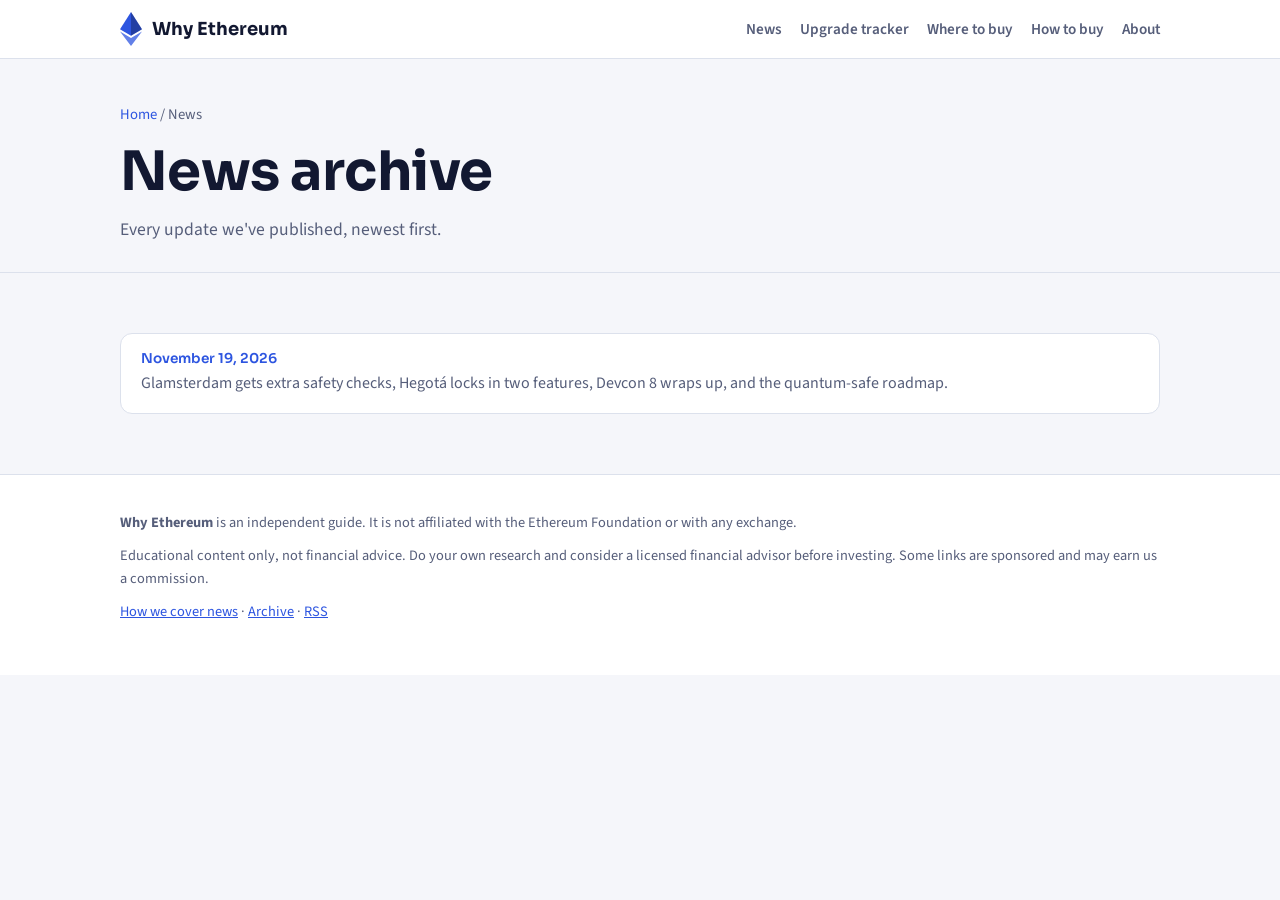
==== news/index.html @ 78fe461c "Add upgrade tracker, news archive, about page, live stats and RSS Co-Authored-By: Claude Opus 5.5 <n" ====
<!DOCTYPE html>
<html lang="en">
<head>
<meta charset="utf-8">
<meta name="viewport" content="width=device-width, initial-scale=1">
<title>Ethereum News Archive</title>
<meta name="description" content="Every Why Ethereum news update, newest first.">
<meta property="og:title" content="Ethereum News Archive">
<meta property="og:description" content="Every Why Ethereum news update, newest first.">
<meta property="og:type" content="website">
<meta property="og:url" content="https://whyethereum.github.io/news/">
<link rel="canonical" href="https://whyethereum.github.io/news/">
<link rel="alternate" type="application/rss+xml" title="Why Ethereum news" href="/feed.xml">
<link rel="preconnect" href="https://fonts.googleapis.com">
<link rel="preconnect" href="https://fonts.gstatic.com" crossorigin>
<link href="https://fonts.googleapis.com/css2?family=Sora:wght@500;600;700&family=Source+Sans+3:wght@400;600&display=swap" rel="stylesheet">
<link rel="stylesheet" href="/assets/site.css">
</head>
<body>
<nav aria-label="Sections">
  <div class="wrap">
    <a class="brand" href="/">
      <svg width="22" height="34" viewBox="0 0 22 34" aria-hidden="true"><path d="M11 0 0 17.3 11 23.8 22 17.3z" fill="var(--accent)"/><path d="M11 0v23.8l11-6.5z" fill="var(--ink)" opacity=".35"/><path d="M11 25.9 0 19.4 11 34l11-14.6z" fill="var(--accent)" opacity=".75"/></svg>
      Why Ethereum
    </a>
    <div class="links">
      <a href="/#news">News</a>
      <a href="/tracker.html">Upgrade tracker</a>
      <a href="/#where">Where to buy</a>
      <a href="/#buy">How to buy</a>
      <a href="/about.html">About</a>
    </div>
  </div>
</nav>

<header class="page-head">
  <div class="wrap">
    <p class="crumbs"><a href="/">Home</a> / News</p>
    <h1>News archive</h1>
    <p class="sub">Every update we've published, newest first.</p>
  </div>
</header>
<section>
  <div class="wrap">
    <ul class="archive">
<!-- ARCHIVE:START -->
      <li><a href="/news/2026-11-19.html"><time datetime="2026-11-19">November 19, 2026</time><span>Glamsterdam gets extra safety checks, Hegotá locks in two features, Devcon 8 wraps up, and the quantum-safe roadmap.</span></a></li>
<!-- ARCHIVE:END -->
    </ul>
  </div>
</section>
<footer>
  <div class="wrap">
    <p><b>Why Ethereum</b> is an independent guide. It is not affiliated with the Ethereum Foundation or with any exchange.</p>
    <p>Educational content only, not financial advice. Do your own research and consider a licensed financial advisor before investing. Some links are sponsored and may earn us a commission.</p>
    <p><a href="/about.html">How we cover news</a> · <a href="/news/">Archive</a> · <a href="/feed.xml">RSS</a></p>
  </div>
</footer>
<script src="/assets/site.js"></script>
</body>
</html>
---- assets/site.css ----
:root {
  /* Layout: wide hero with illustration, then alternating full-width bands, each with a centered 1080px content column */
  --bg: #f5f6fa;
  --surface: #ffffff;
  --band: #eceff7;
  --ink: #121831;
  --muted: #565e7a;
  --accent: #2d55e0;
  --accent-soft: #dfe6fd;
  --signal: #d97e22;
  --good: #1f8a5b;
  --line: #dce1ec;
  --display: "Sora", "Segoe UI", system-ui, sans-serif;
  --body: "Source Sans 3", "Segoe UI", system-ui, sans-serif;
  color-scheme: light;
}
@media (prefers-color-scheme: dark) {
  :root:not([data-theme="light"]) {
    --bg: #0c1020; --surface: #151a2e; --band: #11162a; --ink: #e9ecf6; --muted: #a0a8c3;
    --accent: #7f9cff; --accent-soft: #1f2a55; --signal: #f2a556; --good: #4fc28d; --line: #283052; color-scheme: dark;
  }
}
:root[data-theme="dark"] {
  --bg: #0c1020; --surface: #151a2e; --band: #11162a; --ink: #e9ecf6; --muted: #a0a8c3;
  --accent: #7f9cff; --accent-soft: #1f2a55; --signal: #f2a556; --good: #4fc28d; --line: #283052; color-scheme: dark;
}
* { box-sizing: border-box; }
html { scroll-behavior: smooth; }
@media (prefers-reduced-motion: reduce) { html { scroll-behavior: auto; } * { animation: none !important; } }
body { margin: 0; background: var(--bg); color: var(--ink); font: 400 18px/1.6 var(--body); }
h1, h2, h3 { font-family: var(--display); line-height: 1.2; text-wrap: balance; margin: 0; }
h1 { font-size: clamp(2.1rem, 5vw, 3.4rem); font-weight: 700; letter-spacing: -0.01em; }
h2 { font-size: clamp(1.5rem, 3vw, 2rem); font-weight: 600; }
h3 { font-size: 1.1rem; font-weight: 600; }
p { margin: 0; }
a { color: var(--accent); }
a:focus-visible, button:focus-visible, summary:focus-visible { outline: 3px solid var(--signal); outline-offset: 2px; border-radius: 4px; }
svg { display: block; max-width: 100%; height: auto; }
.wrap { max-width: 1080px; margin: 0 auto; padding: 0 20px; }
.prose { max-width: 66ch; display: grid; gap: 12px; }
.kicker { font: 600 0.82rem var(--display); color: var(--accent); text-transform: uppercase; letter-spacing: 0.08em; }
.sub { color: var(--muted); font-size: 1.1rem; }

/* Nav */
nav { position: sticky; top: 0; z-index: 10; border-bottom: 1px solid var(--line); background: color-mix(in srgb, var(--surface) 92%, transparent); backdrop-filter: blur(8px); }
nav .wrap { display: flex; gap: 22px; align-items: center; flex-wrap: wrap; padding-block: 12px; }
nav .brand { display: flex; align-items: center; gap: 10px; font-family: var(--display); font-weight: 700; margin-right: auto; color: var(--ink); text-decoration: none; }
nav .links { display: flex; gap: 18px; flex-wrap: wrap; }
nav .links a { text-decoration: none; font-weight: 600; font-size: 0.95rem; color: var(--muted); }
nav .links a:hover { color: var(--accent); }

/* Hero */
header.hero { padding: 56px 0 48px; overflow: hidden; }
.hero .wrap { display: grid; grid-template-columns: 1.1fr 0.9fr; gap: 36px; align-items: center; }
.hero-copy { display: grid; gap: 18px; }
.hero .lede { font-size: 1.25rem; color: var(--muted); max-width: 52ch; }
.ctas { display: flex; gap: 12px; flex-wrap: wrap; margin-top: 4px; }
.btn { display: inline-block; padding: 12px 22px; border-radius: 10px; text-decoration: none; border: 2px solid var(--accent); font: 600 1rem var(--body); cursor: pointer; transition: transform .15s ease; }
.btn:hover { transform: translateY(-1px); }
.btn.primary { background: var(--accent); color: #fff; }
.btn.ghost { background: transparent; color: var(--accent); }
.hero-art { justify-self: center; width: 100%; max-width: 420px; }
@media (max-width: 820px) { .hero .wrap { grid-template-columns: 1fr; } .hero-art { max-width: 300px; order: -1; } }
.float { animation: float 6s ease-in-out infinite; transform-origin: center; }
@keyframes float { 50% { transform: translateY(-8px); } }

/* Facts strip */
.facts { background: var(--surface); border-block: 1px solid var(--line); }
.facts .wrap { display: grid; grid-template-columns: repeat(4, 1fr); gap: 16px; padding-block: 22px; }
.fact { display: grid; gap: 2px; }
.fact b { font: 700 1.5rem var(--display); font-variant-numeric: tabular-nums; }
.fact span { color: var(--muted); font-size: 0.95rem; }
@media (max-width: 700px) { .facts .wrap { grid-template-columns: repeat(2, 1fr); } }

/* Sections */
section { padding: 60px 0; }
section.band { background: var(--band); }
section > .wrap { display: grid; gap: 28px; }
.grid { display: grid; gap: 18px; grid-template-columns: repeat(auto-fit, minmax(240px, 1fr)); }
.card { background: var(--surface); border: 1px solid var(--line); border-radius: 14px; padding: 22px; display: grid; gap: 10px; align-content: start; }
.card p { color: var(--muted); font-size: 1rem; }
.icon { width: 48px; height: 48px; border-radius: 12px; background: var(--accent-soft); display: grid; place-items: center; }
.icon svg { width: 26px; height: 26px; }

/* Explainer split */
.split { display: grid; grid-template-columns: 1fr 1fr; gap: 40px; align-items: center; }
@media (max-width: 820px) { .split { grid-template-columns: 1fr; } }
.split ul { margin: 0; padding: 0; list-style: none; display: grid; gap: 12px; }
.split li { display: grid; grid-template-columns: 28px 1fr; gap: 10px; color: var(--muted); }
.split li b { color: var(--ink); }
.check { width: 24px; height: 24px; border-radius: 50%; background: var(--accent-soft); display: grid; place-items: center; margin-top: 2px; }

/* Timeline */
.timeline { display: grid; grid-template-columns: repeat(6, 1fr); gap: 0; position: relative; }
.timeline::before { content: ""; position: absolute; left: 0; right: 0; top: 11px; height: 2px; background: var(--line); }
.tl { position: relative; display: grid; gap: 6px; padding-right: 12px; }
.tl .dot { width: 24px; height: 24px; border-radius: 50%; background: var(--accent); border: 5px solid var(--bg); box-shadow: 0 0 0 2px var(--accent); z-index: 1; }
.tl.next .dot { background: var(--bg); }
.tl .yr { font: 700 0.9rem var(--display); color: var(--accent); font-variant-numeric: tabular-nums; }
.tl h3 { font-size: 1rem; }
.tl p { font-size: 0.92rem; color: var(--muted); }
section.band .tl .dot { border-color: var(--band); }
section.band .tl.next .dot { background: var(--band); }
@media (max-width: 820px) {
  .timeline { grid-template-columns: 1fr; gap: 18px; }
  .timeline::before { left: 11px; right: auto; top: 0; bottom: 0; width: 2px; height: auto; }
  .tl { grid-template-columns: 24px 1fr; column-gap: 14px; padding: 0; }
  .tl .dot { grid-row: span 3; }
}

/* News */
.updated { font-size: 0.92rem; color: var(--muted); }
.news { display: grid; gap: 14px; grid-template-columns: repeat(auto-fit, minmax(300px, 1fr)); }
.news-item { display: grid; gap: 8px; align-content: start; background: var(--surface); border: 1px solid var(--line); border-top: 4px solid var(--accent); border-radius: 12px; padding: 18px 20px; }
.news-item .tag { font: 600 0.78rem var(--display); color: var(--accent); text-transform: uppercase; letter-spacing: 0.06em; }
.news-item p { font-size: 1rem; color: var(--muted); }

/* Sponsored */
.sponsor-label { font: 600 0.75rem var(--display); color: var(--muted); text-transform: uppercase; letter-spacing: 0.08em; }
.partners { display: grid; gap: 18px; grid-template-columns: repeat(auto-fit, minmax(280px, 1fr)); }
.partner { background: var(--surface); border: 1px solid var(--line); border-radius: 14px; padding: 24px; display: grid; gap: 12px; align-content: start; }
.partner header { display: flex; align-items: center; justify-content: space-between; gap: 10px; }
.partner .name { font: 700 1.3rem var(--display); }
.partner ul { margin: 0; padding-left: 20px; color: var(--muted); font-size: 1rem; display: grid; gap: 4px; }
.partner .btn { justify-self: start; }
.partner small { color: var(--muted); font-size: 0.85rem; }
.disclosure { font-size: 0.88rem; color: var(--muted); max-width: 80ch; }
.inline-ad { background: var(--surface); border: 1px dashed var(--line); border-radius: 12px; padding: 16px 20px; display: flex; gap: 16px; align-items: center; justify-content: space-between; flex-wrap: wrap; }
.inline-ad p { color: var(--muted); font-size: 1rem; }
.inline-ad p b { color: var(--ink); }

/* Steps */
.step-n { width: 36px; height: 36px; border-radius: 50%; background: var(--accent); color: #fff; display: grid; place-items: center; font: 700 1rem var(--display); }

/* Risks, FAQ, share */
.risk { background: var(--surface); border: 1px solid var(--line); border-left: 5px solid var(--signal); border-radius: 12px; padding: 22px 24px; display: grid; gap: 10px; }
.risk ul { margin: 0; padding-left: 20px; display: grid; gap: 6px; color: var(--muted); }
.faq { display: grid; gap: 10px; max-width: 800px; }
details { background: var(--surface); border: 1px solid var(--line); border-radius: 10px; padding: 14px 18px; }
summary { font-weight: 600; cursor: pointer; }
details p { margin-top: 8px; color: var(--muted); }
.share { display: grid; gap: 14px; grid-template-columns: repeat(auto-fit, minmax(280px, 1fr)); }
.post { background: var(--surface); border: 1px solid var(--line); border-radius: 12px; padding: 18px; display: grid; gap: 12px; }
.post p { font-size: 1rem; }
.post button { justify-self: start; padding: 8px 16px; }
footer { padding: 36px 0 52px; color: var(--muted); font-size: 0.9rem; border-top: 1px solid var(--line); background: var(--surface); }
footer .wrap { display: grid; gap: 10px; }

/* Shared additions: inner-page header, live stats, sources, tracker, archive */
.page-head { padding: 44px 0 28px; border-bottom: 1px solid var(--line); }
.page-head .wrap { display: grid; gap: 12px; }
.crumbs { font-size: 0.92rem; color: var(--muted); }
.crumbs a { text-decoration: none; }
.live { display: grid; grid-template-columns: repeat(4, 1fr); gap: 16px; }
.live .stat { background: var(--surface); border: 1px solid var(--line); border-radius: 12px; padding: 16px 18px; display: grid; gap: 2px; }
.live .stat span { color: var(--muted); font-size: 0.9rem; }
.live .stat b { font: 700 1.45rem var(--display); font-variant-numeric: tabular-nums; }
.live .up { color: var(--good); }
.live .down { color: #c2412d; }
.live-note { font-size: 0.85rem; color: var(--muted); }
@media (max-width: 700px) { .live { grid-template-columns: repeat(2, 1fr); } }
.src { font-size: 0.88rem; color: var(--muted); }
.src a { font-weight: 600; }
.more { font-weight: 600; text-decoration: none; }
.status { display: inline-block; font: 600 0.78rem var(--display); padding: 3px 10px; border-radius: 999px; letter-spacing: 0.02em; }
.status.done { background: color-mix(in srgb, var(--good) 16%, transparent); color: var(--good); }
.status.live-s { background: var(--accent-soft); color: var(--accent); }
.status.wait { background: color-mix(in srgb, var(--signal) 18%, transparent); color: var(--signal); }
.status.plan { background: var(--band); color: var(--muted); border: 1px solid var(--line); }
.fork { background: var(--surface); border: 1px solid var(--line); border-radius: 14px; padding: 24px; display: grid; gap: 18px; }
.fork-top { display: flex; flex-wrap: wrap; gap: 12px; align-items: center; justify-content: space-between; }
.fork-top h2 { font-size: 1.5rem; }
.kv { display: grid; grid-template-columns: repeat(auto-fit, minmax(170px, 1fr)); gap: 14px; }
.kv div { display: grid; gap: 2px; }
.kv span { color: var(--muted); font-size: 0.88rem; }
.kv b { font-weight: 600; }
.table-wrap { overflow-x: auto; }
table { width: 100%; border-collapse: collapse; font-size: 0.98rem; }
th, td { text-align: left; padding: 10px 12px; border-bottom: 1px solid var(--line); vertical-align: top; }
th { font: 600 0.82rem var(--display); color: var(--muted); text-transform: uppercase; letter-spacing: 0.05em; }
td.code { font-variant-numeric: tabular-nums; white-space: nowrap; font-weight: 600; }
.steps-list { list-style: none; margin: 0; padding: 0; display: grid; gap: 10px; }
.steps-list li { display: grid; grid-template-columns: 120px 1fr; gap: 12px; align-items: start; }
@media (max-width: 560px) { .steps-list li { grid-template-columns: 1fr; gap: 4px; } }
.archive { list-style: none; margin: 0; padding: 0; display: grid; gap: 12px; }
.archive li a { display: grid; gap: 4px; background: var(--surface); border: 1px solid var(--line); border-radius: 12px; padding: 16px 20px; text-decoration: none; color: var(--ink); }
.archive li a:hover { border-color: var(--accent); }
.archive time { font: 600 0.85rem var(--display); color: var(--accent); }
.archive span { color: var(--muted); font-size: 1rem; }
.callout { background: var(--accent-soft); border-radius: 12px; padding: 18px 20px; display: flex; gap: 16px; align-items: center; justify-content: space-between; flex-wrap: wrap; }
.callout p { font-weight: 600; }
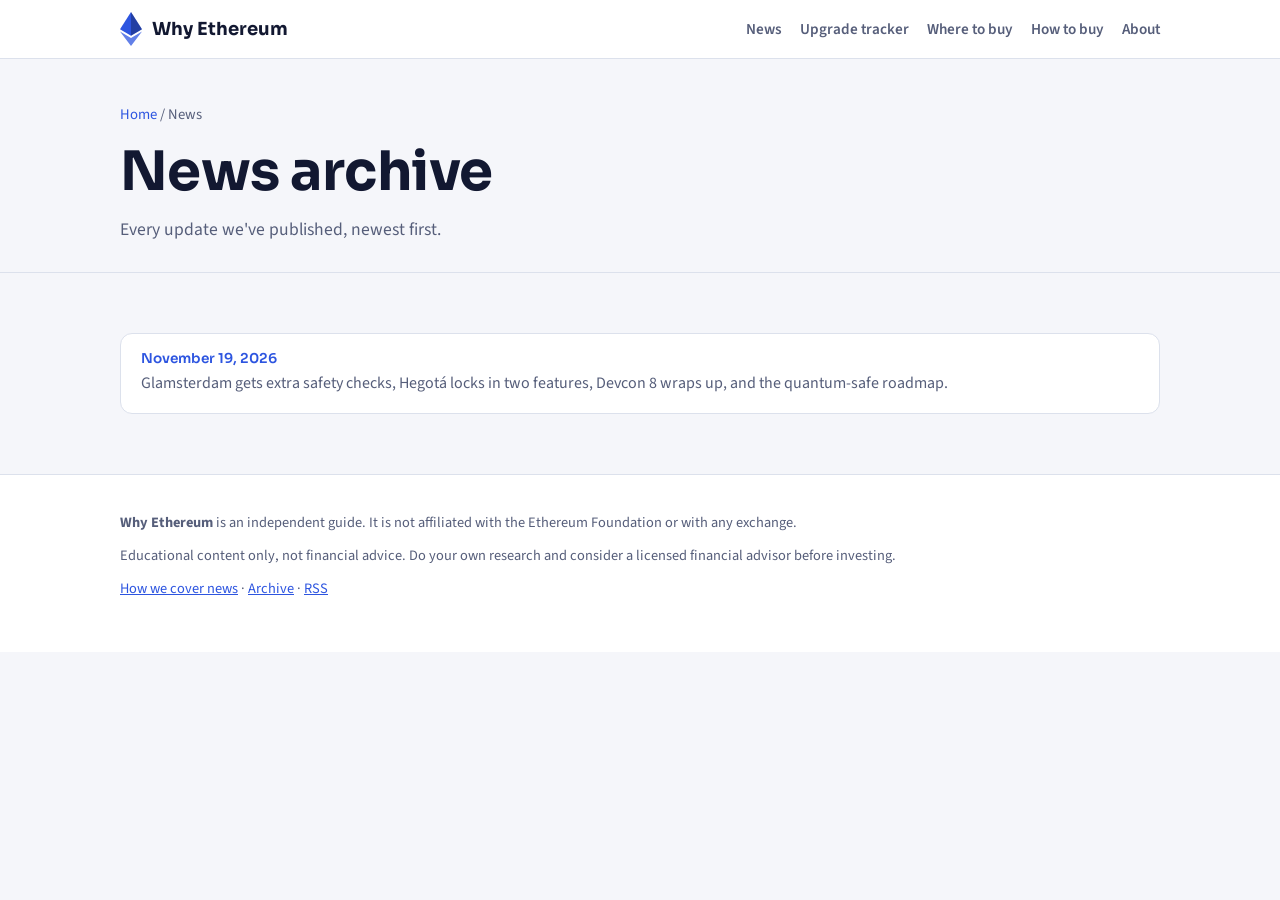
==== commit 60841914: "Relabel platform links until partnerships are in place" ====
--- a/news/index.html
+++ b/news/index.html
@@ -52,7 +52,7 @@
 <footer>
   <div class="wrap">
     <p><b>Why Ethereum</b> is an independent guide. It is not affiliated with the Ethereum Foundation or with any exchange.</p>
-    <p>Educational content only, not financial advice. Do your own research and consider a licensed financial advisor before investing. Some links are sponsored and may earn us a commission.</p>
+    <p>Educational content only, not financial advice. Do your own research and consider a licensed financial advisor before investing.</p>
     <p><a href="/about.html">How we cover news</a> · <a href="/news/">Archive</a> · <a href="/feed.xml">RSS</a></p>
   </div>
 </footer>
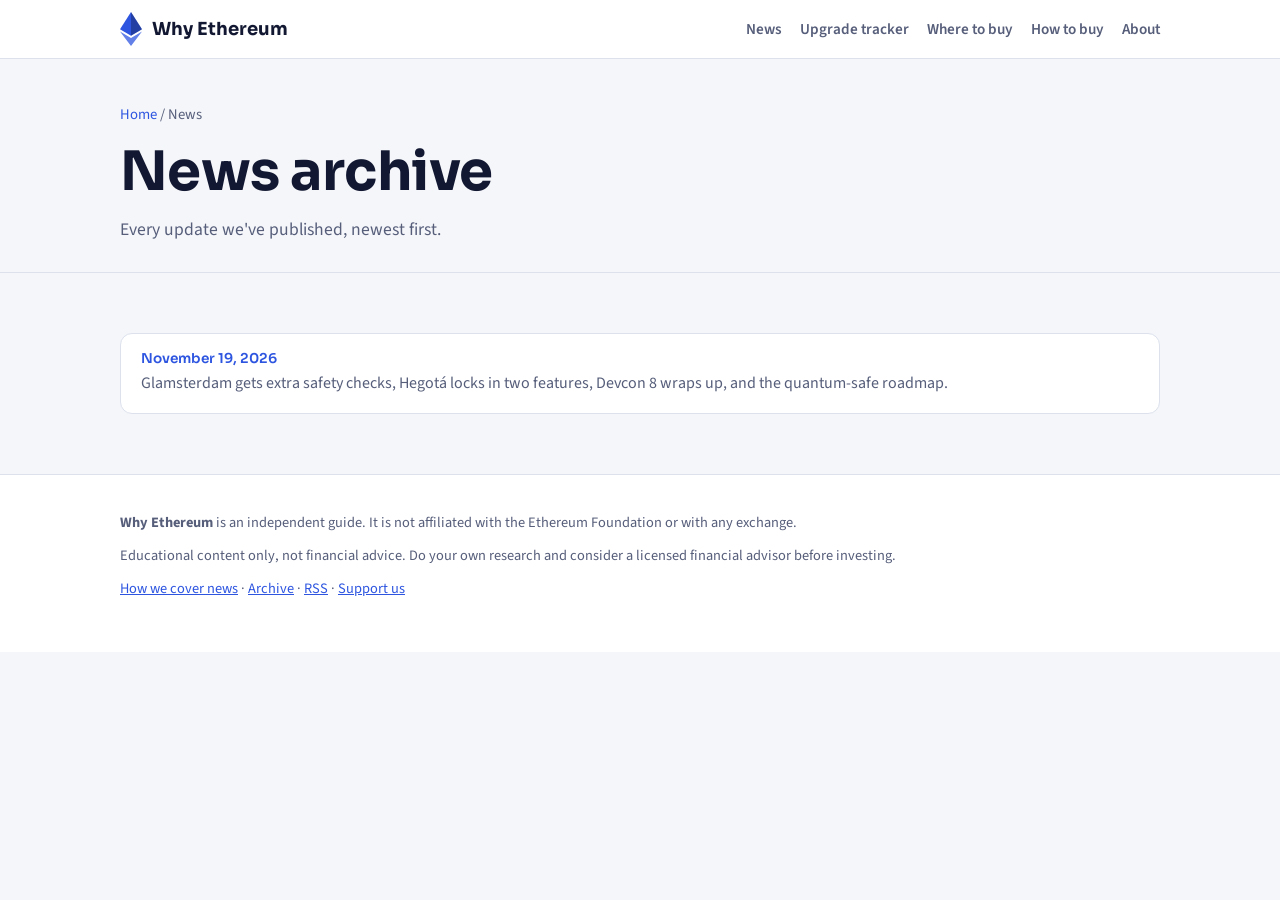
==== commit 11114a26: "Add ETH tip box" ====
--- a/news/index.html
+++ b/news/index.html
@@ -53,7 +53,7 @@
   <div class="wrap">
     <p><b>Why Ethereum</b> is an independent guide. It is not affiliated with the Ethereum Foundation or with any exchange.</p>
     <p>Educational content only, not financial advice. Do your own research and consider a licensed financial advisor before investing.</p>
-    <p><a href="/about.html">How we cover news</a> · <a href="/news/">Archive</a> · <a href="/feed.xml">RSS</a></p>
+    <p><a href="/about.html">How we cover news</a> · <a href="/news/">Archive</a> · <a href="/feed.xml">RSS</a> · <a href="/#support">Support us</a></p>
   </div>
 </footer>
 <script src="/assets/site.js"></script>
--- a/assets/site.css
+++ b/assets/site.css
@@ -189,3 +189,10 @@
 .archive span { color: var(--muted); font-size: 1rem; }
 .callout { background: var(--accent-soft); border-radius: 12px; padding: 18px 20px; display: flex; gap: 16px; align-items: center; justify-content: space-between; flex-wrap: wrap; }
 .callout p { font-weight: 600; }
+
+/* Support box */
+.support { background: var(--surface); border: 1px solid var(--line); border-radius: 14px; padding: 24px; display: grid; gap: 14px; max-width: 760px; }
+.addr { display: flex; gap: 10px; align-items: center; flex-wrap: wrap; }
+.addr code { font: 600 0.95rem ui-monospace, SFMono-Regular, Menlo, monospace; background: var(--band); border: 1px solid var(--line); border-radius: 8px; padding: 10px 12px; word-break: break-all; flex: 1 1 320px; color: var(--ink); }
+.addr button { padding: 10px 16px; }
+.support small { color: var(--muted); font-size: 0.88rem; }
